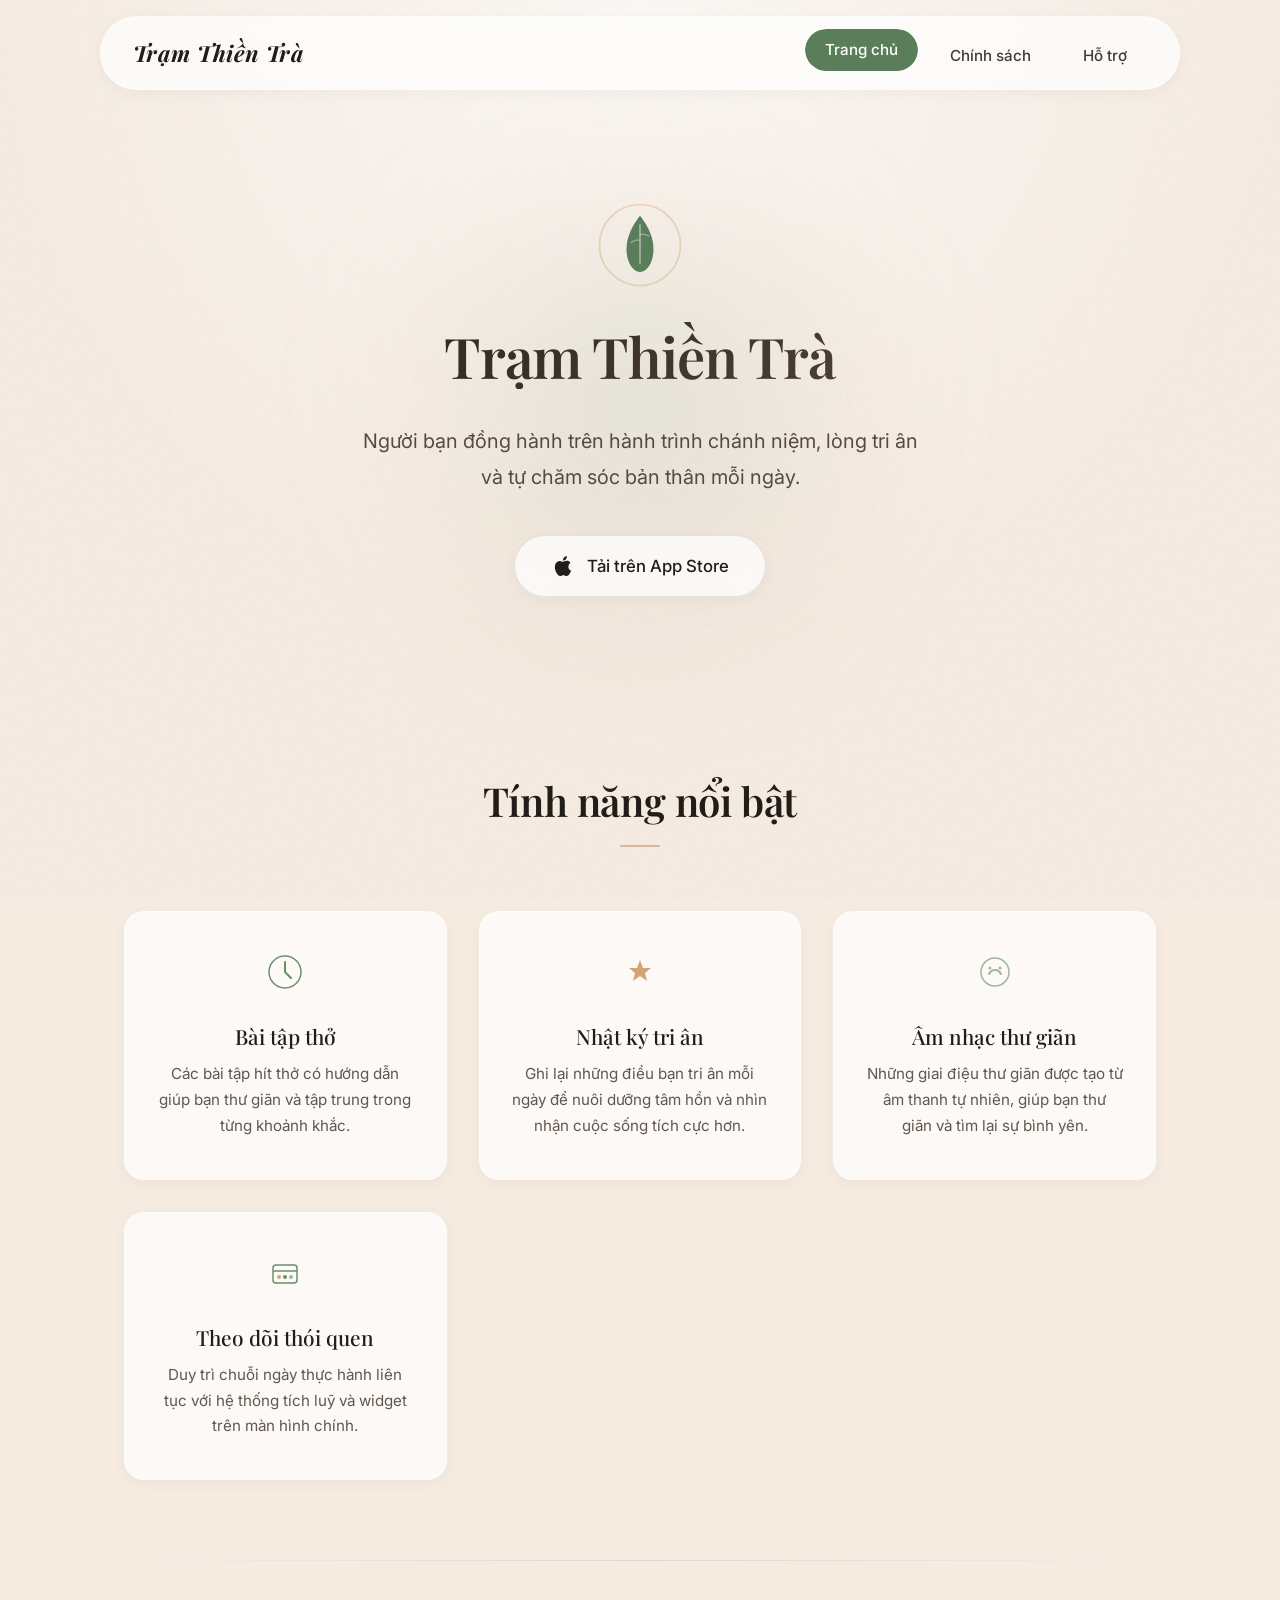
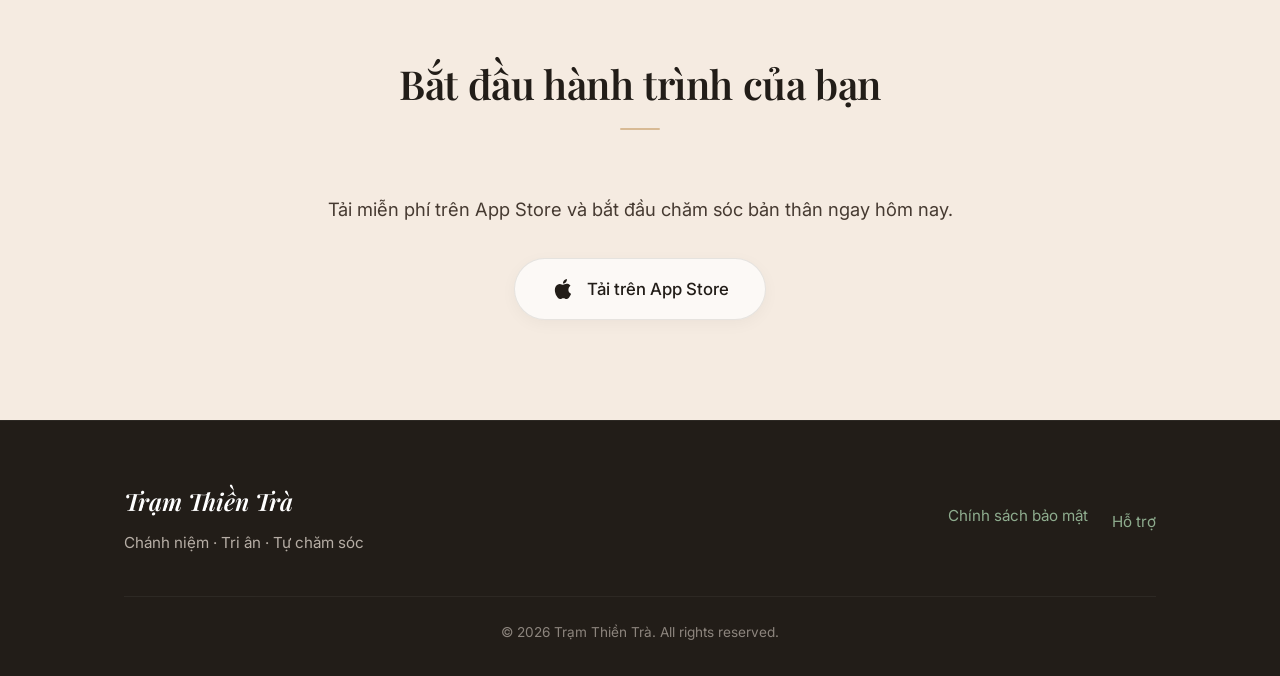
==== index.html @ 4dbd9b0b "first commit" ====
<!DOCTYPE html>
<html lang="vi">
<head>
  <meta charset="UTF-8">
  <meta name="viewport" content="width=device-width, initial-scale=1.0">
  <title>Trạm Thiền Trà — Chánh niệm, Tri ân, Tự chăm sóc</title>
  <meta name="description" content="Trạm Thiền Trà giúp bạn thực hành chánh niệm, ghi nhận lòng tri ân và tự chăm sóc bản thân mỗi ngày. Tải miễn phí trên App Store.">
  <meta property="og:title" content="Trạm Thiền Trà — Chánh niệm, Tri ân, Tự chăm sóc">
  <meta property="og:description" content="Ứng dụng tự chăm sóc bản thân với bài tập thở, nhật ký tri ân, âm nhạc thư giãn và theo dõi thói quen hàng ngày.">
  <meta property="og:type" content="website">
  <meta property="og:locale" content="vi_VN">
  <meta name="apple-itunes-app" content="app-id=YOUR_APP_ID">
  <link rel="icon" type="image/svg+xml" href="assets/favicon.svg">
  <link rel="preconnect" href="https://fonts.googleapis.com">
  <link rel="preconnect" href="https://fonts.gstatic.com" crossorigin>
  <link rel="stylesheet" href="css/style.css">
</head>
<body>

  <!-- Header -->
  <header class="site-header">
    <div class="container">
      <a href="index.html" class="site-logo">Trạm Thiền Trà</a>
      <button class="menu-toggle" aria-label="Menu" onclick="document.querySelector('.site-nav').classList.toggle('is-open')">
        <span></span><span></span><span></span>
      </button>
      <nav>
        <ul class="site-nav">
          <li><a href="index.html" class="active">Trang chủ</a></li>
          <li><a href="privacy.html">Chính sách</a></li>
          <li><a href="support.html">Hỗ trợ</a></li>
        </ul>
      </nav>
    </div>
  </header>

  <main>
    <!-- Hero Section -->
    <section class="hero">
      <div class="hero-bg-blur"></div>
      <div class="container">
        <div class="hero-icon fade-up is-visible">
          <svg viewBox="0 0 80 80" fill="none" xmlns="http://www.w3.org/2000/svg">
            <circle cx="40" cy="40" r="36" stroke="#D4A574" stroke-width="1.5" opacity="0.4"/>
            <path d="M40 14C32 24 28 34 28 44C28 54 33 64 40 64C47 64 52 54 52 44C52 34 48 24 40 14Z" fill="#5A7D5A"/>
            <path d="M40 22V56" stroke="#F5EBE1" stroke-width="1.5" stroke-linecap="round" opacity="0.5"/>
            <path d="M32 38C34 36 38 35 40 36" stroke="#F5EBE1" stroke-width="1.2" stroke-linecap="round" opacity="0.4"/>
            <path d="M48 32C46 31 42 30 40 31" stroke="#F5EBE1" stroke-width="1.2" stroke-linecap="round" opacity="0.4"/>
          </svg>
        </div>
        <h1 class="fade-up delay-100 is-visible">Trạm Thiền Trà</h1>
        <p class="tagline fade-up delay-200 is-visible">Người bạn đồng hành trên hành trình chánh niệm, lòng tri ân và tự chăm sóc bản thân mỗi ngày.</p>
        <a href="#download" class="app-store-btn fade-up delay-300 is-visible">
          <svg viewBox="0 0 24 24" fill="currentColor"><path d="M18.71 19.5c-.83 1.24-1.71 2.45-3.05 2.47-1.34.03-1.77-.79-3.29-.79-1.53 0-2 .77-3.27.82-1.31.05-2.3-1.32-3.14-2.53C4.25 17 2.94 12.45 4.7 9.39c.87-1.52 2.43-2.48 4.12-2.51 1.28-.02 2.5.87 3.29.87.78 0 2.26-1.07 3.8-.91.65.03 2.47.26 3.64 1.98-.09.06-2.17 1.28-2.15 3.81.03 3.02 2.65 4.03 2.68 4.04-.03.07-.42 1.44-1.38 2.83M13 3.5c.73-.83 1.94-1.46 2.94-1.5.13 1.17-.34 2.35-1.04 3.19-.69.85-1.83 1.51-2.95 1.42-.15-1.15.41-2.35 1.05-3.11z"/></svg>
          Tải trên App Store
        </a>
      </div>
    </section>

    <!-- Features Section -->
    <section class="section section--alt" id="features">
      <div class="container">
        <h2 class="section-title fade-up">Tính năng nổi bật</h2>
        <div class="features-grid">
          <div class="feature-card fade-up">
            <span class="feature-icon" aria-hidden="true">
              <svg width="40" height="40" viewBox="0 0 40 40" fill="none" style="margin:0 auto"><circle cx="20" cy="20" r="16" stroke="#6B8F6B" stroke-width="1.5" fill="none"/><path d="M20 10V20L26 26" stroke="#6B8F6B" stroke-width="2" stroke-linecap="round"/></svg>
            </span>
            <h3>Bài tập thở</h3>
            <p>Các bài tập hít thở có hướng dẫn giúp bạn thư giãn và tập trung trong từng khoảnh khắc.</p>
          </div>
          <div class="feature-card fade-up delay-100">
            <span class="feature-icon" aria-hidden="true">
              <svg width="40" height="40" viewBox="0 0 40 40" fill="none" style="margin:0 auto"><path d="M20 8L23 16H31L25 21L27 29L20 24L13 29L15 21L9 16H17Z" fill="#D4A574"/></svg>
            </span>
            <h3>Nhật ký tri ân</h3>
            <p>Ghi lại những điều bạn tri ân mỗi ngày để nuôi dưỡng tâm hồn và nhìn nhận cuộc sống tích cực hơn.</p>
          </div>
          <div class="feature-card fade-up delay-200">
            <span class="feature-icon" aria-hidden="true">
              <svg width="40" height="40" viewBox="0 0 40 40" fill="none" style="margin:0 auto"><circle cx="20" cy="20" r="14" stroke="#9DB89D" stroke-width="1.5" fill="none"/><path d="M14 22C14 22 16 18 20 18C24 18 26 22 26 22" stroke="#9DB89D" stroke-width="2" stroke-linecap="round"/><circle cx="15" cy="16" r="1.5" fill="#9DB89D"/><circle cx="25" cy="16" r="1.5" fill="#9DB89D"/></svg>
            </span>
            <h3>Âm nhạc thư giãn</h3>
            <p>Những giai điệu thư giãn được tạo từ âm thanh tự nhiên, giúp bạn thư giãn và tìm lại sự bình yên.</p>
          </div>
          <div class="feature-card fade-up delay-300">
            <span class="feature-icon" aria-hidden="true">
              <svg width="40" height="40" viewBox="0 0 40 40" fill="none" style="margin:0 auto"><rect x="8" y="12" width="24" height="18" rx="3" stroke="#6B8F6B" stroke-width="1.5" fill="none"/><path d="M8 18H32" stroke="#6B8F6B" stroke-width="1.5"/><circle cx="14" cy="24" r="2" fill="#D4A574"/><circle cx="20" cy="24" r="2" fill="#6B8F6B"/><circle cx="26" cy="24" r="2" fill="#9DB89D"/></svg>
            </span>
            <h3>Theo dõi thói quen</h3>
            <p>Duy trì chuỗi ngày thực hành liên tục với hệ thống tích luỹ và widget trên màn hình chính.</p>
          </div>
        </div>
      </div>
    </section>

    <!-- Download CTA -->
    <section class="section cta-section" id="download">
      <div class="container">
        <h2 class="section-title fade-up">Bắt đầu hành trình của bạn</h2>
        <p class="fade-up delay-100">Tải miễn phí trên App Store và bắt đầu chăm sóc bản thân ngay hôm nay.</p>
        <a href="https://apps.apple.com/app/id_YOUR_APP_ID" class="app-store-btn fade-up delay-200">
          <svg viewBox="0 0 24 24" fill="currentColor"><path d="M18.71 19.5c-.83 1.24-1.71 2.45-3.05 2.47-1.34.03-1.77-.79-3.29-.79-1.53 0-2 .77-3.27.82-1.31.05-2.3-1.32-3.14-2.53C4.25 17 2.94 12.45 4.7 9.39c.87-1.52 2.43-2.48 4.12-2.51 1.28-.02 2.5.87 3.29.87.78 0 2.26-1.07 3.8-.91.65.03 2.47.26 3.64 1.98-.09.06-2.17 1.28-2.15 3.81.03 3.02 2.65 4.03 2.68 4.04-.03.07-.42 1.44-1.38 2.83M13 3.5c.73-.83 1.94-1.46 2.94-1.5.13 1.17-.34 2.35-1.04 3.19-.69.85-1.83 1.51-2.95 1.42-.15-1.15.41-2.35 1.05-3.11z"/></svg>
          Tải trên App Store
        </a>
      </div>
    </section>
  </main>

  <!-- Footer -->
  <footer class="site-footer">
    <div class="container">
      <div class="footer-content">
        <div>
          <div class="footer-brand">Trạm Thiền Trà</div>
          <div class="footer-tagline">Chánh niệm &middot; Tri ân &middot; Tự chăm sóc</div>
        </div>
        <ul class="footer-links">
          <li><a href="privacy.html">Chính sách bảo mật</a></li>
          <li><a href="support.html">Hỗ trợ</a></li>
        </ul>
      </div>
      <div class="footer-bottom">
        &copy; 2026 Trạm Thiền Trà. All rights reserved.
      </div>
    </div>
  </footer>

  <script>
    // Intersection Observer for scroll animations
    document.addEventListener('DOMContentLoaded', () => {
      const observer = new IntersectionObserver((entries) => {
        entries.forEach(entry => {
          if (entry.isIntersecting) {
            entry.target.classList.add('is-visible');
          }
        });
      }, { threshold: 0.1, rootMargin: "0px 0px -50px 0px" });

      document.querySelectorAll('.fade-up:not(.is-visible)').forEach((el) => {
        observer.observe(el);
      });
    });
  </script>
</body>
</html>
---- css/style.css ----
/* ============================================
   Tram Thien Tra — Shared Stylesheet
   Premium Zen Design System
   ============================================ */

@import url('https://fonts.googleapis.com/css2?family=Inter:wght@400;500;600&family=Playfair+Display:ital,wght@0,400;0,600;0,700;1,400&display=swap');

/* --- Custom Properties --- */
:root {
  /* Colors */
  --zen-cream: #F5EBE1; /* Lighter, warmer paper base */
  --zen-cream-dark: #E6DACD;
  --zen-brown: #463A31; /* Soft text color */
  --zen-brown-dark: #221D18; /* Deep ink wash */
  --zen-sage: #5A7D5A;
  --zen-sage-light: #8EAC8E;
  --zen-gold: #C59A63;
  --zen-white: #FFFFFF;
  
  /* Typography */
  --font-heading: 'Playfair Display', serif;
  --font-body: 'Inter', sans-serif;

  /* Structure */
  --max-width: 1080px;
  --nav-height: 72px;
  --radius: 20px;
  --radius-sm: 12px;
  
  /* Shadows & Glass */
  --shadow-sm: 0 4px 16px rgba(34, 29, 24, 0.04);
  --shadow-md: 0 10px 40px rgba(34, 29, 24, 0.08);
  --shadow-hover: 0 20px 60px rgba(34, 29, 24, 0.12);
  --glass-bg: rgba(255, 255, 255, 0.7);
  --glass-border: 1px solid rgba(255, 255, 255, 0.5);
  
  --transition: 0.4s cubic-bezier(0.16, 1, 0.3, 1);
  --transition-slow: 0.8s cubic-bezier(0.16, 1, 0.3, 1);
}

/* --- Reset & Base --- */
*, *::before, *::after {
  box-sizing: border-box;
  margin: 0;
  padding: 0;
}

html {
  scroll-behavior: smooth;
  -webkit-text-size-adjust: 100%;
}

body {
  font-family: var(--font-body);
  font-size: 16px;
  line-height: 1.7;
  color: var(--zen-brown);
  background-color: var(--zen-cream);
  /* Subtle noise/paper texture */
  background-image: 
    radial-gradient(circle at 50% 0%, rgba(255,255,255,0.6) 0%, transparent 60%),
    url("data:image/svg+xml,%3Csvg viewBox='0 0 200 200' xmlns='http://www.w3.org/2000/svg'%3E%3Cfilter id='noiseFilter'%3E%3CfeTurbulence type='fractalNoise' baseFrequency='0.8' numOctaves='3' stitchTiles='stitch'/%3E%3C/filter%3E%3Crect width='100%25' height='100%25' filter='url(%23noiseFilter)' opacity='0.04'/%3E%3C/svg%3E");
  background-attachment: fixed;
  min-height: 100vh;
  display: flex;
  flex-direction: column;
  overflow-x: hidden;
}

img, svg {
  display: block;
  max-width: 100%;
}

a {
  color: var(--zen-sage);
  text-decoration: none;
  transition: color var(--transition);
}

a:hover {
  color: var(--zen-sage-light);
}

h1, h2, h3, h4 {
  font-family: var(--font-heading);
  color: var(--zen-brown-dark);
  line-height: 1.2;
  font-weight: 600;
}

h1 { font-size: 3.5rem; letter-spacing: -0.02em; margin-bottom: 0.6em; }
h2 { font-size: 2.2rem; letter-spacing: -0.01em; margin-bottom: 0.5em; }
h3 { font-size: 1.4rem; font-weight: 500; margin-bottom: 0.4em; }

p + p { margin-top: 1.2em; }
ul, ol { padding-left: 1.5em; }
li + li { margin-top: 0.4em; }

/* --- Utility & Animations --- */
.container {
  width: 100%;
  max-width: var(--max-width);
  margin: 0 auto;
  padding: 0 24px;
}

.text-center { text-align: center; }

.sr-only {
  position: absolute; width: 1px; height: 1px; padding: 0; margin: -1px;
  overflow: hidden; clip: rect(0, 0, 0, 0); border: 0;
}

/* Scroll Animations */
.fade-up {
  opacity: 0;
  transform: translateY(30px);
  transition: opacity var(--transition-slow), transform var(--transition-slow);
}

.fade-up.is-visible {
  opacity: 1;
  transform: translateY(0);
}

.delay-100 { transition-delay: 100ms; }
.delay-200 { transition-delay: 200ms; }
.delay-300 { transition-delay: 300ms; }

/* --- Header & Navigation (Glassmorphism) --- */
.site-header {
  position: fixed;
  top: 16px;
  left: 50%;
  transform: translateX(-50%);
  width: calc(100% - 32px);
  max-width: var(--max-width);
  z-index: 100;
  background: var(--glass-bg);
  backdrop-filter: blur(16px);
  -webkit-backdrop-filter: blur(16px);
  border: var(--glass-border);
  border-radius: 100px;
  box-shadow: var(--shadow-sm);
  transition: padding var(--transition), box-shadow var(--transition);
}

.site-header .container {
  display: flex;
  align-items: center;
  justify-content: space-between;
  height: var(--nav-height);
  padding: 0 32px;
}

.site-logo {
  font-family: var(--font-heading);
  font-size: 1.4rem;
  color: var(--zen-brown-dark);
  font-weight: 700;
  letter-spacing: 0.02em;
  font-style: italic;
}

.site-nav {
  display: flex;
  gap: 12px;
  list-style: none;
}

.site-nav a {
  display: block;
  padding: 8px 20px;
  border-radius: 100px;
  font-size: 0.95rem;
  font-weight: 500;
  color: var(--zen-brown);
  position: relative;
  overflow: hidden;
}

.site-nav a::before {
  content: '';
  position: absolute;
  top: 0; left: 0; right: 0; bottom: 0;
  background: var(--zen-sage);
  border-radius: 100px;
  opacity: 0;
  transform: scale(0.8);
  transition: opacity var(--transition), transform var(--transition);
  z-index: -1;
}

.site-nav a:hover {
  color: var(--zen-sage);
}

.site-nav a.active {
  color: var(--zen-white);
}

.site-nav a.active::before {
  opacity: 1;
  transform: scale(1);
}

.menu-toggle {
  display: none;
  background: none; border: none; cursor: pointer;
  padding: 8px; color: var(--zen-brown-dark);
}

.menu-toggle span {
  display: block; width: 24px; height: 2px; background: currentColor;
  margin: 5px 0; border-radius: 2px; transition: var(--transition);
}

/* --- Main Content --- */
main {
  flex: 1;
  padding-top: 120px; /* Offset for fixed header */
}

/* --- Hero Section --- */
.hero {
  padding: 80px 0 100px;
  text-align: center;
  position: relative;
}

.hero-bg-blur {
  position: absolute;
  top: 50%; left: 50%;
  transform: translate(-50%, -50%);
  width: 600px; height: 600px;
  background: radial-gradient(circle, rgba(107, 143, 107, 0.15) 0%, rgba(212, 165, 116, 0.05) 50%, transparent 70%);
  filter: blur(60px);
  z-index: -1;
  animation: pulse 10s ease-in-out infinite alternate;
}

@keyframes pulse {
  0% { transform: translate(-50%, -50%) scale(1); opacity: 0.8; }
  100% { transform: translate(-50%, -50%) scale(1.1); opacity: 1; }
}

.hero-icon {
  width: 90px; height: 90px;
  margin: 0 auto 32px;
  display: flex; align-items: center; justify-content: center;
  animation: float 6s ease-in-out infinite;
}

@keyframes float {
  0% { transform: translateY(0px); }
  50% { transform: translateY(-10px); }
  100% { transform: translateY(0px); }
}

.hero h1 {
  background: linear-gradient(135deg, var(--zen-brown-dark) 0%, #5A4C40 100%);
  -webkit-background-clip: text;
  -webkit-text-fill-color: transparent;
  background-clip: text;
}

.hero .tagline {
  font-size: 1.25rem;
  color: var(--zen-brown);
  opacity: 0.9;
  max-width: 580px;
  margin: 0 auto 40px;
  line-height: 1.8;
  font-weight: 400;
}

/* --- Premium App Store Button --- */
.app-store-btn {
  display: inline-flex;
  align-items: center;
  gap: 12px;
  background: var(--glass-bg);
  backdrop-filter: blur(10px);
  -webkit-backdrop-filter: blur(10px);
  border: 1px solid rgba(34, 29, 24, 0.1);
  color: var(--zen-brown-dark);
  padding: 16px 36px;
  border-radius: 100px;
  font-size: 1.05rem;
  font-weight: 500;
  cursor: pointer;
  transition: all var(--transition);
  text-decoration: none;
  box-shadow: var(--shadow-sm);
  position: relative;
  overflow: hidden;
}

.app-store-btn::after {
  content: '';
  position: absolute;
  top: 0; left: -100%; width: 100%; height: 100%;
  background: linear-gradient(90deg, transparent, rgba(255,255,255,0.4), transparent);
  transition: left 0.6s ease;
}

.app-store-btn:hover {
  background: var(--zen-brown-dark);
  color: var(--zen-white);
  border-color: var(--zen-brown-dark);
  transform: translateY(-3px);
  box-shadow: var(--shadow-md);
}

.app-store-btn:hover::after {
  left: 100%;
}

.app-store-btn svg { width: 24px; height: 24px; flex-shrink: 0; }

/* --- Sections --- */
.section { padding: 80px 0; }

.section-title {
  text-align: center;
  margin-bottom: 64px;
  position: relative;
  font-size: 2.5rem;
}

.section-title::after {
  content: "";
  display: block;
  width: 40px;
  height: 2px;
  background: var(--zen-gold);
  margin: 20px auto 0;
  border-radius: 2px;
  opacity: 0.6;
}

/* --- Feature Cards (Glass Panels) --- */
.features-grid {
  display: grid;
  grid-template-columns: repeat(auto-fit, minmax(240px, 1fr));
  gap: 32px;
}

.feature-card {
  background: var(--glass-bg);
  backdrop-filter: blur(20px);
  -webkit-backdrop-filter: blur(20px);
  border: var(--glass-border);
  border-radius: var(--radius);
  padding: 40px 32px;
  text-align: center;
  box-shadow: var(--shadow-sm);
  transition: all var(--transition);
  position: relative;
  overflow: hidden;
}

.feature-card::before {
  content: '';
  position: absolute;
  top: 0; left: 0; width: 100%; height: 4px;
  background: linear-gradient(90deg, transparent, var(--zen-sage), transparent);
  opacity: 0;
  transition: opacity var(--transition);
}

.feature-card:hover {
  transform: translateY(-8px);
  box-shadow: var(--shadow-hover);
  background: rgba(255, 255, 255, 0.9);
}

.feature-card:hover::before {
  opacity: 1;
}

.feature-icon {
  font-size: 2.2rem;
  margin-bottom: 24px;
  display: block;
  height: 48px;
  transition: transform var(--transition);
}

.feature-card:hover .feature-icon {
  transform: scale(1.1);
}

.feature-card h3 {
  font-size: 1.3rem;
  margin-bottom: 12px;
  color: var(--zen-brown-dark);
}

.feature-card p {
  font-size: 0.95rem;
  color: var(--zen-brown);
  opacity: 0.85;
  line-height: 1.7;
}

/* --- Call to Action Section --- */
.cta-section {
  text-align: center;
  padding: 100px 0;
  position: relative;
}

.cta-section::before {
  content: '';
  position: absolute;
  top: 0; left: 50%; transform: translateX(-50%);
  width: 80%; height: 1px;
  background: linear-gradient(90deg, transparent, rgba(34, 29, 24, 0.1), transparent);
}

.cta-section p {
  margin-bottom: 32px;
  font-size: 1.15rem;
  opacity: 0.9;
}

/* --- Content Pages (Privacy, Support) --- */
.page-header {
  padding: 60px 0 40px;
  text-align: center;
  border-bottom: 1px solid rgba(34, 29, 24, 0.05);
}

.page-header p {
  margin-top: 12px; opacity: 0.7; font-size: 1.05rem;
}

.content-section { padding: 60px 0; }

.content-body {
  max-width: 760px;
  margin: 0 auto;
  background: var(--glass-bg);
  backdrop-filter: blur(10px);
  border: var(--glass-border);
  padding: 48px;
  border-radius: var(--radius);
  box-shadow: var(--shadow-sm);
}

.content-body h2 {
  margin-top: 48px;
  padding-top: 32px;
  border-top: 1px solid rgba(34, 29, 24, 0.05);
  font-size: 1.8rem;
}

.content-body h2:first-child { margin-top: 0; padding-top: 0; border-top: none; }
.content-body h3 { margin-top: 32px; font-size: 1.3rem; color: var(--zen-sage); font-family: var(--font-body); font-weight: 600; }

.highlight-box {
  background: rgba(255, 255, 255, 0.6);
  border-left: 4px solid var(--zen-sage);
  padding: 24px 32px;
  border-radius: 0 var(--radius-sm) var(--radius-sm) 0;
  margin: 32px 0;
  box-shadow: 0 2px 10px rgba(0,0,0,0.02);
}

.not-collect-box {
  border-left-color: var(--zen-gold);
}

/* Contact & FAQ */
.contact-card {
  background: var(--glass-bg);
  backdrop-filter: blur(10px);
  border: var(--glass-border);
  border-radius: var(--radius);
  padding: 40px;
  box-shadow: var(--shadow-sm);
  text-align: center;
  max-width: 500px;
  margin: 0 auto 60px;
}

.faq-section { max-width: 760px; margin: 0 auto; }
.faq-item {
  background: var(--glass-bg);
  backdrop-filter: blur(10px);
  border-radius: var(--radius-sm);
  margin-bottom: 16px;
  border: var(--glass-border);
  overflow: hidden;
  transition: all var(--transition);
}
.faq-item:hover { box-shadow: var(--shadow-sm); }
.faq-item[open] { background: var(--zen-white); box-shadow: var(--shadow-md); border-color: transparent; }

.faq-item summary {
  padding: 20px 48px 20px 24px;
  cursor: pointer;
  font-weight: 500;
  font-size: 1.05rem;
  color: var(--zen-brown-dark);
  position: relative;
  list-style: none;
}
.faq-item summary::-webkit-details-marker { display: none; }
.faq-item summary::after {
  content: "+"; position: absolute; right: 24px; top: 50%; transform: translateY(-50%);
  font-size: 1.4rem; font-weight: 300; color: var(--zen-sage);
}
.faq-item[open] summary::after { content: "-"; }
.faq-answer { padding: 0 24px 24px; font-size: 1rem; opacity: 0.9; }

/* --- Footer --- */
.site-footer {
  background: var(--zen-brown-dark);
  color: var(--zen-cream);
  padding: 60px 0 32px;
  margin-top: auto;
  border-top: 1px solid rgba(255, 255, 255, 0.05);
}

.footer-content {
  display: flex; flex-wrap: wrap; justify-content: space-between;
  align-items: center; gap: 32px; margin-bottom: 40px;
}

.footer-brand {
  font-family: var(--font-heading);
  font-size: 1.5rem; font-style: italic;
  font-weight: 600; color: var(--zen-white);
  margin-bottom: 8px;
}

.footer-tagline { font-size: 0.95rem; opacity: 0.7; }
.footer-links { display: flex; gap: 24px; list-style: none; }
.footer-links a { color: var(--zen-sage-light); font-size: 0.95rem; }
.footer-links a:hover { color: var(--zen-white); }
.footer-bottom {
  border-top: 1px solid rgba(255, 255, 255, 0.1);
  padding-top: 24px; text-align: center; font-size: 0.85rem; opacity: 0.5;
}

/* --- Responsive --- */
@media (max-width: 768px) {
  h1 { font-size: 2.6rem; }
  h2 { font-size: 1.8rem; }
  
  .site-header { width: 100%; top: 0; border-radius: 0; border-top: none; border-left: none; border-right: none; }
  main { padding-top: 90px; }
  
  .menu-toggle { display: block; }
  .site-nav {
    display: none; position: absolute; top: 100%; left: 0; right: 0;
    background: rgba(255, 255, 255, 0.95); backdrop-filter: blur(20px);
    flex-direction: column; padding: 20px;
    border-bottom: 1px solid rgba(0,0,0,0.05); box-shadow: var(--shadow-md);
  }
  .site-nav.is-open { display: flex; }
  .site-nav a { padding: 12px 20px; border-radius: var(--radius-sm); }
  
  .hero { padding: 60px 0 80px; }
  .features-grid { grid-template-columns: repeat(2, 1fr); }
  .footer-content { flex-direction: column; text-align: center; }
  .content-body { padding: 32px 24px; }
}

@media (max-width: 480px) {
  h1 { font-size: 2.2rem; }
  .hero-icon { width: 70px; height: 70px; }
  .features-grid { grid-template-columns: 1fr; }
  .app-store-btn { width: 100%; justify-content: center; }
}
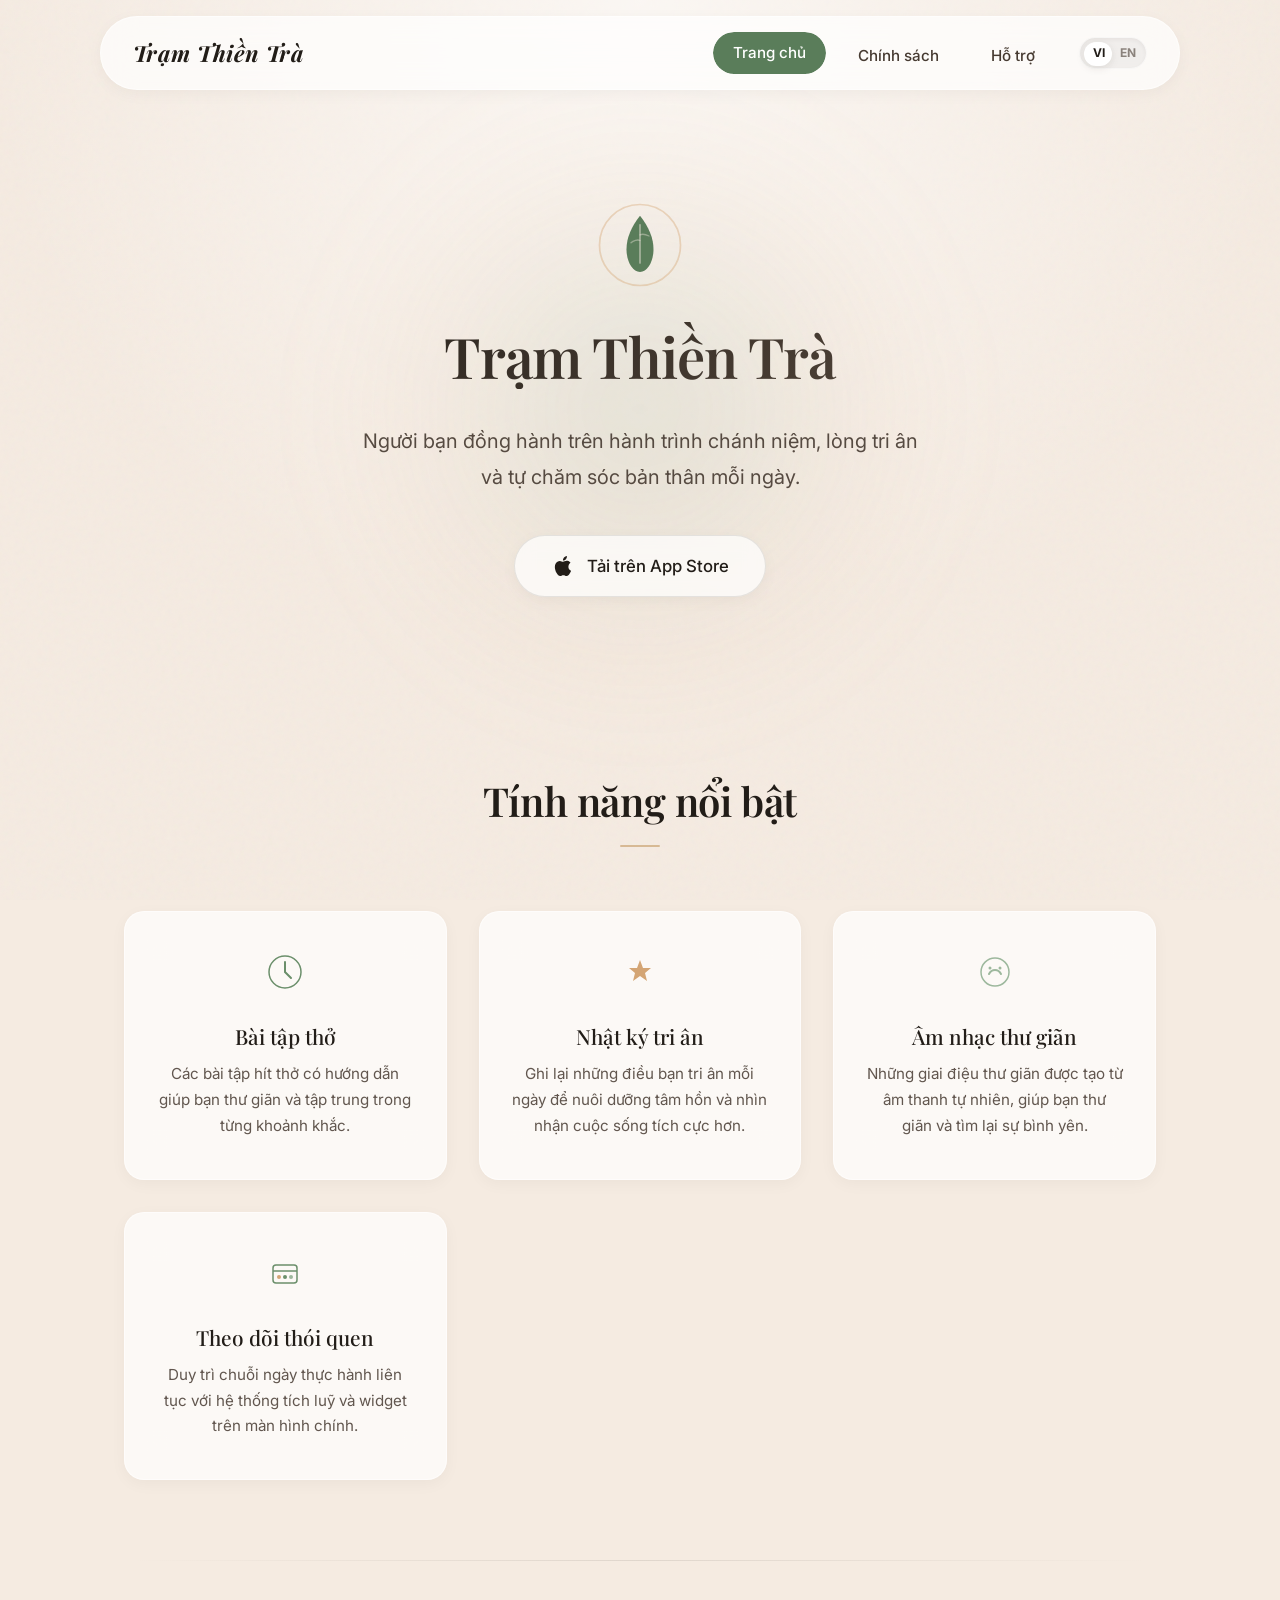
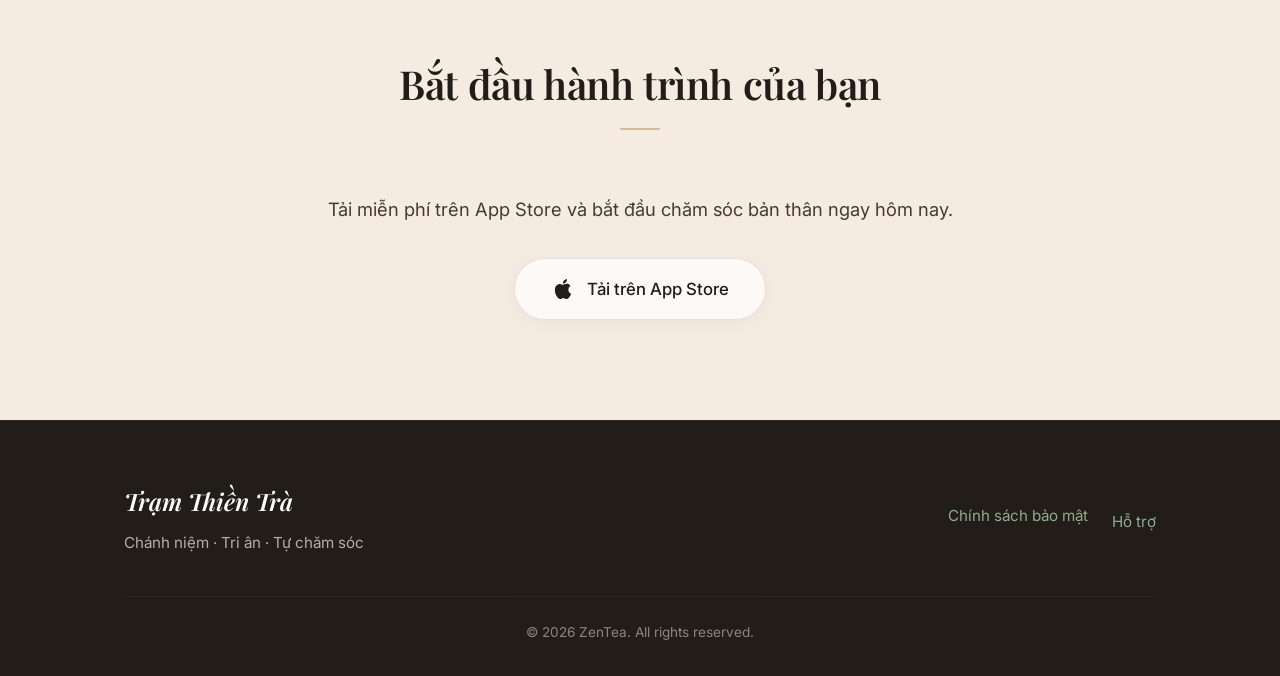
==== commit a135e129: "update leanguage" ====
--- a/index.html
+++ b/index.html
@@ -20,17 +20,30 @@
   <!-- Header -->
   <header class="site-header">
     <div class="container">
-      <a href="index.html" class="site-logo">Trạm Thiền Trà</a>
-      <button class="menu-toggle" aria-label="Menu" onclick="document.querySelector('.site-nav').classList.toggle('is-open')">
-        <span></span><span></span><span></span>
-      </button>
-      <nav>
-        <ul class="site-nav">
-          <li><a href="index.html" class="active">Trang chủ</a></li>
-          <li><a href="privacy.html">Chính sách</a></li>
-          <li><a href="support.html">Hỗ trợ</a></li>
-        </ul>
-      </nav>
+      <a href="index.html" class="site-logo">
+        <span class="lang-vi">Trạm Thiền Trà</span>
+        <span class="lang-en">ZenTea</span>
+      </a>
+      
+      <div class="header-actions">
+        <nav>
+          <ul class="site-nav">
+            <li><a href="index.html" class="active"><span class="lang-vi">Trang chủ</span><span class="lang-en">Home</span></a></li>
+            <li><a href="privacy.html"><span class="lang-vi">Chính sách</span><span class="lang-en">Privacy</span></a></li>
+            <li><a href="support.html"><span class="lang-vi">Hỗ trợ</span><span class="lang-en">Support</span></a></li>
+          </ul>
+        </nav>
+        
+        <div class="lang-switch-btn" id="langSwitcher" title="Switch Language">
+          <div class="lang-switch-slider"></div>
+          <div class="lang-text vi">VI</div>
+          <div class="lang-text en">EN</div>
+        </div>
+
+        <button class="menu-toggle" aria-label="Menu" onclick="document.querySelector('.site-nav').classList.toggle('is-open')">
+          <span></span><span></span><span></span>
+        </button>
+      </div>
     </div>
   </header>
 
@@ -48,11 +61,18 @@
             <path d="M48 32C46 31 42 30 40 31" stroke="#F5EBE1" stroke-width="1.2" stroke-linecap="round" opacity="0.4"/>
           </svg>
         </div>
-        <h1 class="fade-up delay-100 is-visible">Trạm Thiền Trà</h1>
-        <p class="tagline fade-up delay-200 is-visible">Người bạn đồng hành trên hành trình chánh niệm, lòng tri ân và tự chăm sóc bản thân mỗi ngày.</p>
+        <h1 class="fade-up delay-100 is-visible">
+          <span class="lang-vi">Trạm Thiền Trà</span>
+          <span class="lang-en">ZenTea Station</span>
+        </h1>
+        <p class="tagline fade-up delay-200 is-visible">
+          <span class="lang-vi">Người bạn đồng hành trên hành trình chánh niệm, lòng tri ân và tự chăm sóc bản thân mỗi ngày.</span>
+          <span class="lang-en">Your companion on the journey of mindfulness, gratitude, and daily self-care.</span>
+        </p>
         <a href="#download" class="app-store-btn fade-up delay-300 is-visible">
           <svg viewBox="0 0 24 24" fill="currentColor"><path d="M18.71 19.5c-.83 1.24-1.71 2.45-3.05 2.47-1.34.03-1.77-.79-3.29-.79-1.53 0-2 .77-3.27.82-1.31.05-2.3-1.32-3.14-2.53C4.25 17 2.94 12.45 4.7 9.39c.87-1.52 2.43-2.48 4.12-2.51 1.28-.02 2.5.87 3.29.87.78 0 2.26-1.07 3.8-.91.65.03 2.47.26 3.64 1.98-.09.06-2.17 1.28-2.15 3.81.03 3.02 2.65 4.03 2.68 4.04-.03.07-.42 1.44-1.38 2.83M13 3.5c.73-.83 1.94-1.46 2.94-1.5.13 1.17-.34 2.35-1.04 3.19-.69.85-1.83 1.51-2.95 1.42-.15-1.15.41-2.35 1.05-3.11z"/></svg>
-          Tải trên App Store
+          <span class="lang-vi">Tải trên App Store</span>
+          <span class="lang-en">Download on the App Store</span>
         </a>
       </div>
     </section>
@@ -60,35 +80,62 @@
     <!-- Features Section -->
     <section class="section section--alt" id="features">
       <div class="container">
-        <h2 class="section-title fade-up">Tính năng nổi bật</h2>
+        <h2 class="section-title fade-up">
+          <span class="lang-vi">Tính năng nổi bật</span>
+          <span class="lang-en">Key Features</span>
+        </h2>
         <div class="features-grid">
           <div class="feature-card fade-up">
             <span class="feature-icon" aria-hidden="true">
               <svg width="40" height="40" viewBox="0 0 40 40" fill="none" style="margin:0 auto"><circle cx="20" cy="20" r="16" stroke="#6B8F6B" stroke-width="1.5" fill="none"/><path d="M20 10V20L26 26" stroke="#6B8F6B" stroke-width="2" stroke-linecap="round"/></svg>
             </span>
-            <h3>Bài tập thở</h3>
-            <p>Các bài tập hít thở có hướng dẫn giúp bạn thư giãn và tập trung trong từng khoảnh khắc.</p>
+            <h3>
+              <span class="lang-vi">Bài tập thở</span>
+              <span class="lang-en">Breathing Exercises</span>
+            </h3>
+            <p>
+              <span class="lang-vi">Các bài tập hít thở có hướng dẫn giúp bạn thư giãn và tập trung trong từng khoảnh khắc.</span>
+              <span class="lang-en">Guided breathing exercises to help you relax and stay focused in the present moment.</span>
+            </p>
           </div>
           <div class="feature-card fade-up delay-100">
             <span class="feature-icon" aria-hidden="true">
               <svg width="40" height="40" viewBox="0 0 40 40" fill="none" style="margin:0 auto"><path d="M20 8L23 16H31L25 21L27 29L20 24L13 29L15 21L9 16H17Z" fill="#D4A574"/></svg>
             </span>
-            <h3>Nhật ký tri ân</h3>
-            <p>Ghi lại những điều bạn tri ân mỗi ngày để nuôi dưỡng tâm hồn và nhìn nhận cuộc sống tích cực hơn.</p>
+            <h3>
+              <span class="lang-vi">Nhật ký tri ân</span>
+              <span class="lang-en">Gratitude Journal</span>
+            </h3>
+            <p>
+              <span class="lang-vi">Ghi lại những điều bạn tri ân mỗi ngày để nuôi dưỡng tâm hồn và nhìn nhận cuộc sống tích cực hơn.</span>
+              <span class="lang-en">Record things you are grateful for each day to nurture your soul and foster a positive outlook on life.</span>
+            </p>
           </div>
           <div class="feature-card fade-up delay-200">
             <span class="feature-icon" aria-hidden="true">
               <svg width="40" height="40" viewBox="0 0 40 40" fill="none" style="margin:0 auto"><circle cx="20" cy="20" r="14" stroke="#9DB89D" stroke-width="1.5" fill="none"/><path d="M14 22C14 22 16 18 20 18C24 18 26 22 26 22" stroke="#9DB89D" stroke-width="2" stroke-linecap="round"/><circle cx="15" cy="16" r="1.5" fill="#9DB89D"/><circle cx="25" cy="16" r="1.5" fill="#9DB89D"/></svg>
             </span>
-            <h3>Âm nhạc thư giãn</h3>
-            <p>Những giai điệu thư giãn được tạo từ âm thanh tự nhiên, giúp bạn thư giãn và tìm lại sự bình yên.</p>
+            <h3>
+              <span class="lang-vi">Âm nhạc thư giãn</span>
+              <span class="lang-en">Relaxation Music</span>
+            </h3>
+            <p>
+              <span class="lang-vi">Những giai điệu thư giãn được tạo từ âm thanh tự nhiên, giúp bạn thư giãn và tìm lại sự bình yên.</span>
+              <span class="lang-en">Relaxing melodies generated from natural sounds to help you unwind and find inner peace.</span>
+            </p>
           </div>
           <div class="feature-card fade-up delay-300">
             <span class="feature-icon" aria-hidden="true">
               <svg width="40" height="40" viewBox="0 0 40 40" fill="none" style="margin:0 auto"><rect x="8" y="12" width="24" height="18" rx="3" stroke="#6B8F6B" stroke-width="1.5" fill="none"/><path d="M8 18H32" stroke="#6B8F6B" stroke-width="1.5"/><circle cx="14" cy="24" r="2" fill="#D4A574"/><circle cx="20" cy="24" r="2" fill="#6B8F6B"/><circle cx="26" cy="24" r="2" fill="#9DB89D"/></svg>
             </span>
-            <h3>Theo dõi thói quen</h3>
-            <p>Duy trì chuỗi ngày thực hành liên tục với hệ thống tích luỹ và widget trên màn hình chính.</p>
+            <h3>
+              <span class="lang-vi">Theo dõi thói quen</span>
+              <span class="lang-en">Habit Tracking</span>
+            </h3>
+            <p>
+              <span class="lang-vi">Duy trì chuỗi ngày thực hành liên tục với hệ thống tích luỹ và widget trên màn hình chính.</span>
+              <span class="lang-en">Maintain your continuous practice with the accumulation system and home screen widgets.</span>
+            </p>
           </div>
         </div>
       </div>
@@ -97,11 +144,18 @@
     <!-- Download CTA -->
     <section class="section cta-section" id="download">
       <div class="container">
-        <h2 class="section-title fade-up">Bắt đầu hành trình của bạn</h2>
-        <p class="fade-up delay-100">Tải miễn phí trên App Store và bắt đầu chăm sóc bản thân ngay hôm nay.</p>
+        <h2 class="section-title fade-up">
+          <span class="lang-vi">Bắt đầu hành trình của bạn</span>
+          <span class="lang-en">Start Your Journey</span>
+        </h2>
+        <p class="fade-up delay-100">
+          <span class="lang-vi">Tải miễn phí trên App Store và bắt đầu chăm sóc bản thân ngay hôm nay.</span>
+          <span class="lang-en">Download for free on the App Store and start caring for yourself today.</span>
+        </p>
         <a href="https://apps.apple.com/app/id_YOUR_APP_ID" class="app-store-btn fade-up delay-200">
           <svg viewBox="0 0 24 24" fill="currentColor"><path d="M18.71 19.5c-.83 1.24-1.71 2.45-3.05 2.47-1.34.03-1.77-.79-3.29-.79-1.53 0-2 .77-3.27.82-1.31.05-2.3-1.32-3.14-2.53C4.25 17 2.94 12.45 4.7 9.39c.87-1.52 2.43-2.48 4.12-2.51 1.28-.02 2.5.87 3.29.87.78 0 2.26-1.07 3.8-.91.65.03 2.47.26 3.64 1.98-.09.06-2.17 1.28-2.15 3.81.03 3.02 2.65 4.03 2.68 4.04-.03.07-.42 1.44-1.38 2.83M13 3.5c.73-.83 1.94-1.46 2.94-1.5.13 1.17-.34 2.35-1.04 3.19-.69.85-1.83 1.51-2.95 1.42-.15-1.15.41-2.35 1.05-3.11z"/></svg>
-          Tải trên App Store
+          <span class="lang-vi">Tải trên App Store</span>
+          <span class="lang-en">Download on App Store</span>
         </a>
       </div>
     </section>
@@ -112,21 +166,56 @@
     <div class="container">
       <div class="footer-content">
         <div>
-          <div class="footer-brand">Trạm Thiền Trà</div>
-          <div class="footer-tagline">Chánh niệm &middot; Tri ân &middot; Tự chăm sóc</div>
+          <div class="footer-brand">
+            <span class="lang-vi">Trạm Thiền Trà</span>
+            <span class="lang-en">ZenTea</span>
+          </div>
+          <div class="footer-tagline">
+            <span class="lang-vi">Chánh niệm &middot; Tri ân &middot; Tự chăm sóc</span>
+            <span class="lang-en">Mindfulness &middot; Gratitude &middot; Self-care</span>
+          </div>
         </div>
         <ul class="footer-links">
-          <li><a href="privacy.html">Chính sách bảo mật</a></li>
-          <li><a href="support.html">Hỗ trợ</a></li>
+          <li><a href="privacy.html">
+            <span class="lang-vi">Chính sách bảo mật</span>
+            <span class="lang-en">Privacy Policy</span>
+          </a></li>
+          <li><a href="support.html">
+            <span class="lang-vi">Hỗ trợ</span>
+            <span class="lang-en">Support</span>
+          </a></li>
         </ul>
       </div>
       <div class="footer-bottom">
-        &copy; 2026 Trạm Thiền Trà. All rights reserved.
+        &copy; 2026 ZenTea. All rights reserved.
       </div>
     </div>
   </footer>
 
   <script>
+    // Internationalization Script
+    const langSwitcher = document.getElementById('langSwitcher');
+    
+    function setLanguage(lang) {
+      if (lang === 'en') {
+        document.body.classList.add('en-mode');
+        document.documentElement.lang = 'en';
+      } else {
+        document.body.classList.remove('en-mode');
+        document.documentElement.lang = 'vi';
+      }
+      localStorage.setItem('zentea_lang', lang);
+    }
+
+    // Initialize from local storage
+    const savedLang = localStorage.getItem('zentea_lang') || 'vi';
+    setLanguage(savedLang);
+
+    langSwitcher.addEventListener('click', () => {
+      const isEn = document.body.classList.contains('en-mode');
+      setLanguage(isEn ? 'vi' : 'en');
+    });
+
     // Intersection Observer for scroll animations
     document.addEventListener('DOMContentLoaded', () => {
       const observer = new IntersectionObserver((entries) => {
--- a/css/style.css
+++ b/css/style.css
@@ -167,7 +167,68 @@
   display: flex;
   gap: 12px;
   list-style: none;
-}
+  align-items: center;
+}
+
+.header-actions {
+  display: flex;
+  align-items: center;
+  gap: 24px;
+}
+
+.lang-switch-btn {
+  background: rgba(34, 29, 24, 0.05);
+  border: 1px solid rgba(255, 255, 255, 0.5);
+  border-radius: 100px;
+  padding: 4px;
+  display: flex;
+  align-items: center;
+  cursor: pointer;
+  position: relative;
+  width: 68px;
+  height: 32px;
+  box-shadow: inset 0 2px 4px rgba(34, 29, 24, 0.05);
+  transition: var(--transition);
+  user-select: none;
+  -webkit-tap-highlight-color: transparent;
+}
+
+.lang-switch-btn .lang-text {
+  flex: 1;
+  text-align: center;
+  font-size: 0.75rem;
+  font-weight: 700;
+  color: var(--zen-brown);
+  opacity: 0.6;
+  z-index: 2;
+  transition: all var(--transition);
+}
+
+.lang-switch-slider {
+  position: absolute;
+  top: 4px; left: 4px;
+  width: 28px; height: 24px;
+  background: var(--zen-white);
+  border-radius: 100px;
+  box-shadow: 0 2px 8px rgba(34, 29, 24, 0.1);
+  z-index: 1;
+  transition: transform 0.3s cubic-bezier(0.4, 0, 0.2, 1);
+}
+
+body.en-mode .lang-switch-slider { transform: translateX(32px); }
+body.en-mode .lang-switch-btn .lang-text.en { opacity: 1; color: var(--zen-brown-dark); }
+body:not(.en-mode) .lang-switch-btn .lang-text.vi { opacity: 1; color: var(--zen-brown-dark); }
+
+/* --- Internationalization (i18n) Logic --- */
+.lang-vi { display: inherit; }
+.lang-en { display: none !important; }
+body.en-mode .lang-vi { display: none !important; }
+body.en-mode .lang-en { display: inherit !important; }
+
+span.lang-vi, a.lang-vi, strong.lang-vi { display: inline; }
+span.lang-en, a.lang-en, strong.lang-en { display: none !important; }
+body.en-mode span.lang-vi, body.en-mode a.lang-vi, body.en-mode strong.lang-vi { display: none !important; }
+body.en-mode span.lang-en, body.en-mode a.lang-en, body.en-mode strong.lang-en { display: inline !important; }
 
 .site-nav a {
   display: block;
@@ -558,9 +619,10 @@
   .site-nav {
     display: none; position: absolute; top: 100%; left: 0; right: 0;
     background: rgba(255, 255, 255, 0.95); backdrop-filter: blur(20px);
-    flex-direction: column; padding: 20px;
+    flex-direction: column; padding: 20px; align-items: stretch;
     border-bottom: 1px solid rgba(0,0,0,0.05); box-shadow: var(--shadow-md);
   }
+  .header-actions { margin-top: 16px; justify-content: center; }
   .site-nav.is-open { display: flex; }
   .site-nav a { padding: 12px 20px; border-radius: var(--radius-sm); }
   
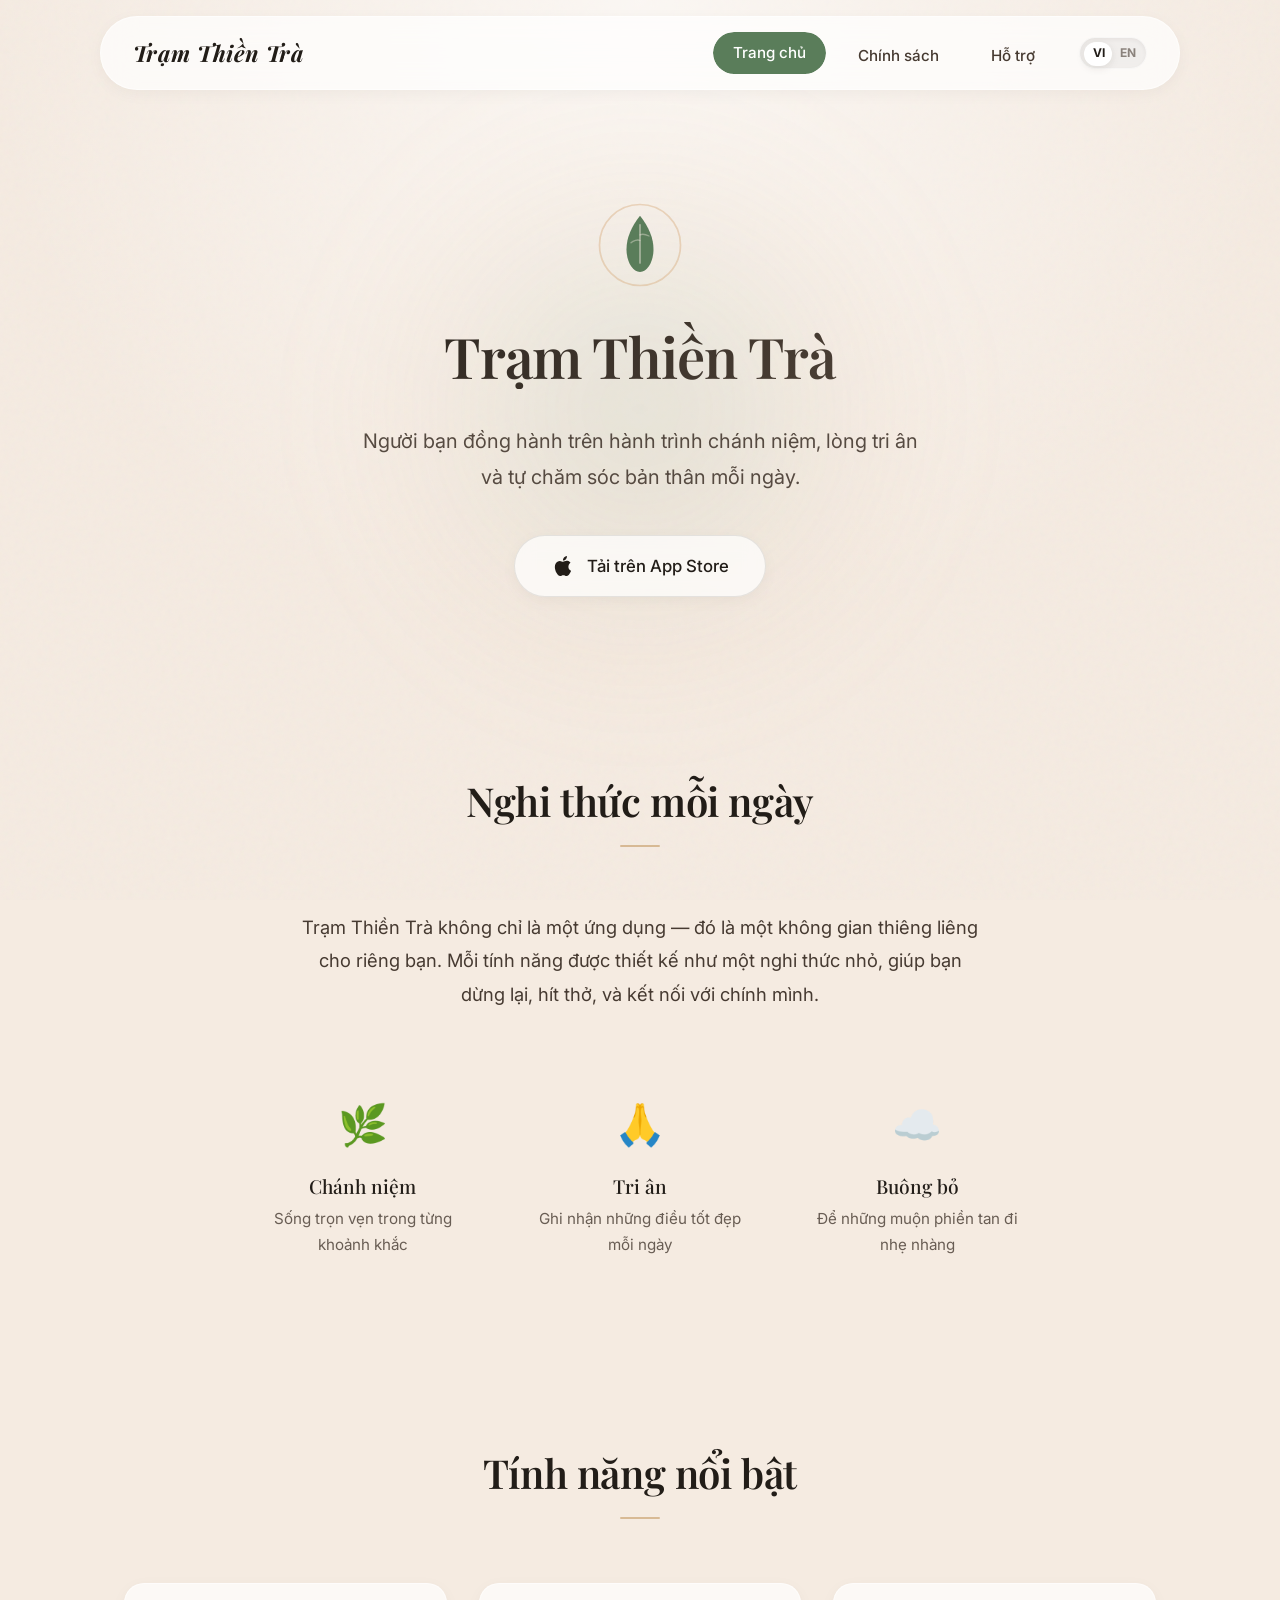
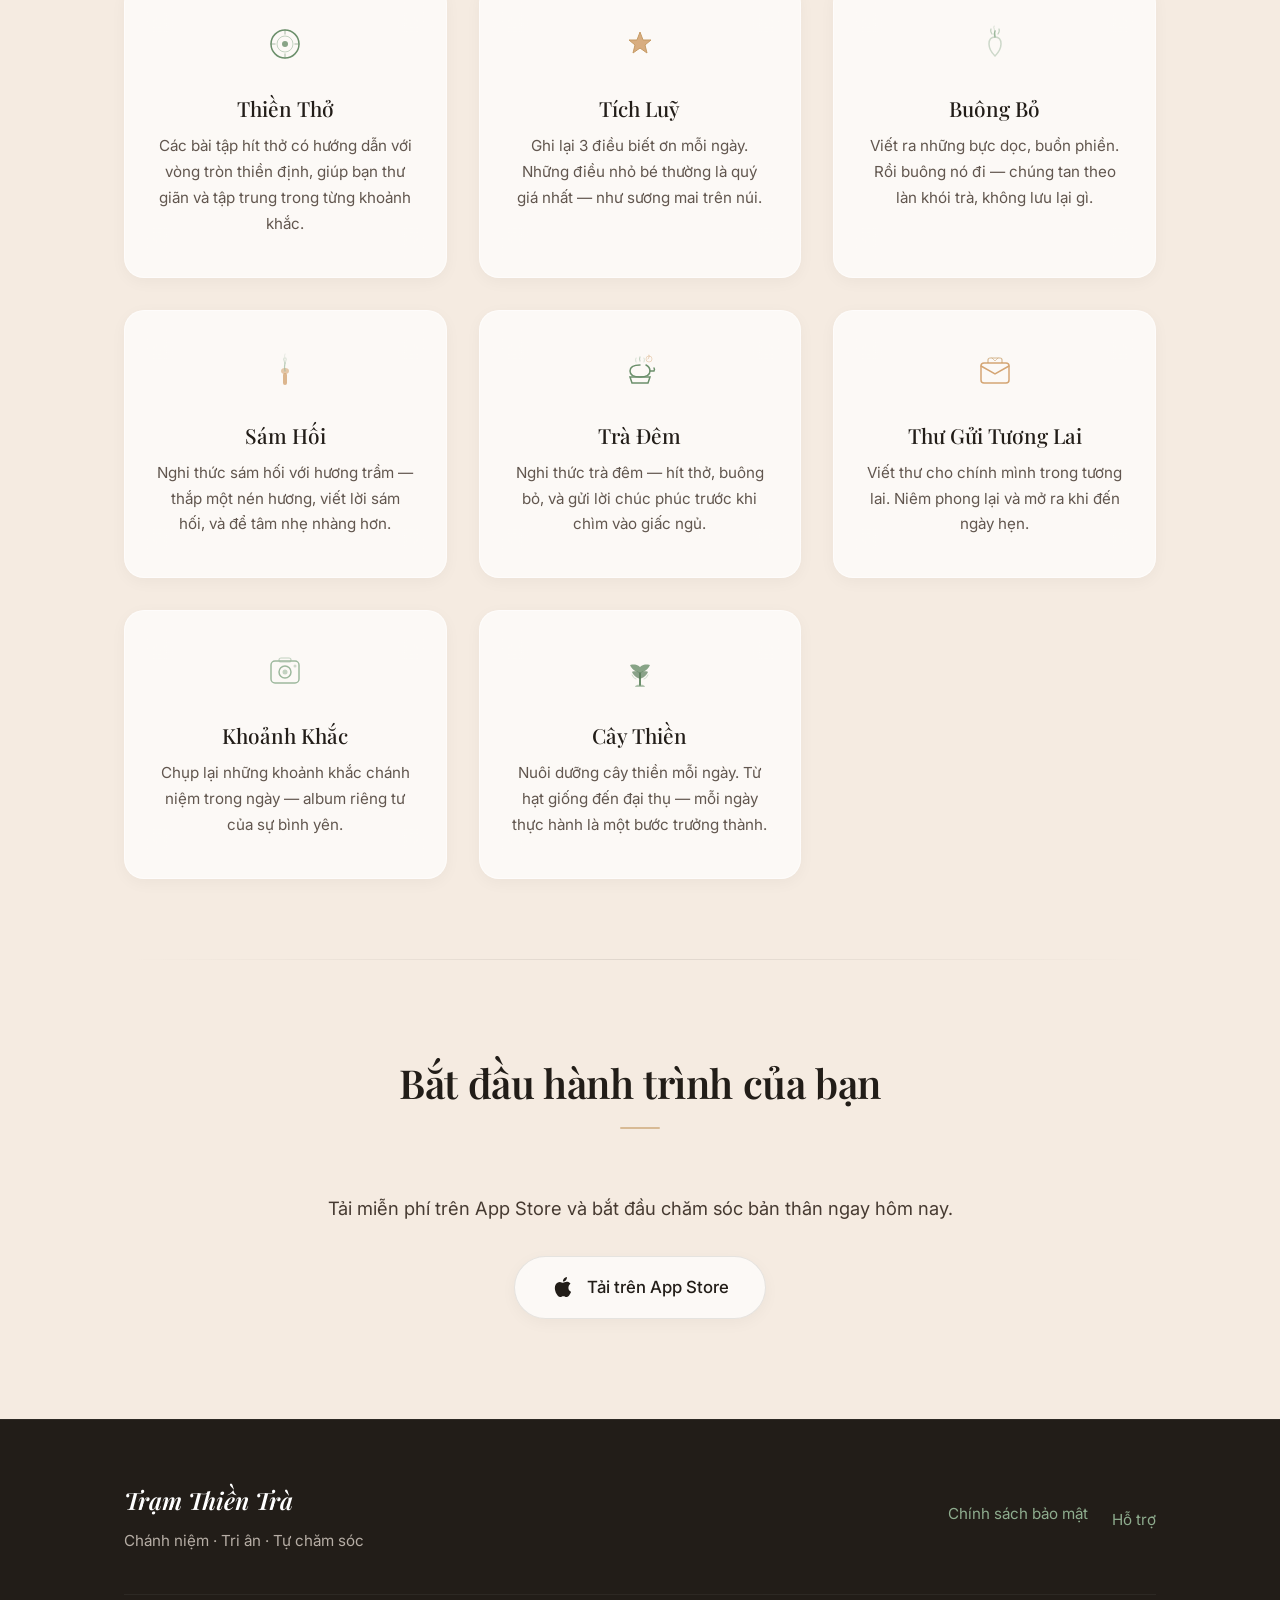
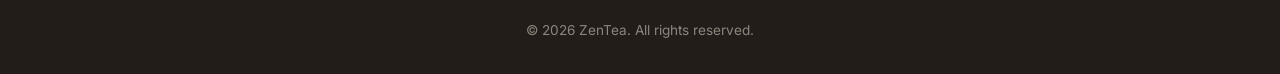
==== commit 36cc3bbf: "update UI" ====
--- a/index.html
+++ b/index.html
@@ -6,10 +6,10 @@
   <title>Trạm Thiền Trà — Chánh niệm, Tri ân, Tự chăm sóc</title>
   <meta name="description" content="Trạm Thiền Trà giúp bạn thực hành chánh niệm, ghi nhận lòng tri ân và tự chăm sóc bản thân mỗi ngày. Tải miễn phí trên App Store.">
   <meta property="og:title" content="Trạm Thiền Trà — Chánh niệm, Tri ân, Tự chăm sóc">
-  <meta property="og:description" content="Ứng dụng tự chăm sóc bản thân với bài tập thở, nhật ký tri ân, âm nhạc thư giãn và theo dõi thói quen hàng ngày.">
+  <meta property="og:description" content="Ứng dụng tự chăm sóc bản thân với thiền thở, nhật ký tri ân, nghi thức buông bỏ, trà đêm, và nuôi dưỡng cây thiền mỗi ngày.">
   <meta property="og:type" content="website">
   <meta property="og:locale" content="vi_VN">
-  <meta name="apple-itunes-app" content="app-id=YOUR_APP_ID">
+  <meta name="apple-itunes-app" content="app-id=6763527107">
   <link rel="icon" type="image/svg+xml" href="assets/favicon.svg">
   <link rel="preconnect" href="https://fonts.googleapis.com">
   <link rel="preconnect" href="https://fonts.gstatic.com" crossorigin>
@@ -53,7 +53,7 @@
       <div class="hero-bg-blur"></div>
       <div class="container">
         <div class="hero-icon fade-up is-visible">
-          <svg viewBox="0 0 80 80" fill="none" xmlns="http://www.w3.org/2000/svg">
+          <svg viewBox="0 0 80 80" fill="none" xmlns="http://www.w3.org/2000/svg" aria-hidden="true">
             <circle cx="40" cy="40" r="36" stroke="#D4A574" stroke-width="1.5" opacity="0.4"/>
             <path d="M40 14C32 24 28 34 28 44C28 54 33 64 40 64C47 64 52 54 52 44C52 34 48 24 40 14Z" fill="#5A7D5A"/>
             <path d="M40 22V56" stroke="#F5EBE1" stroke-width="1.5" stroke-linecap="round" opacity="0.5"/>
@@ -77,6 +77,37 @@
       </div>
     </section>
 
+    <!-- Philosophy Section -->
+    <section class="section philosophy-section" id="philosophy">
+      <div class="container">
+        <h2 class="section-title fade-up">
+          <span class="lang-vi">Nghi thức mỗi ngày</span>
+          <span class="lang-en">Daily Rituals</span>
+        </h2>
+        <p class="philosophy-text fade-up delay-100">
+          <span class="lang-vi">Trạm Thiền Trà không chỉ là một ứng dụng — đó là một không gian thiêng liêng cho riêng bạn. Mỗi tính năng được thiết kế như một nghi thức nhỏ, giúp bạn dừng lại, hít thở, và kết nối với chính mình.</span>
+          <span class="lang-en">ZenTea is more than an app — it's a sacred space just for you. Each feature is designed as a small ritual, helping you pause, breathe, and reconnect with yourself.</span>
+        </p>
+        <div class="philosophy-pillars fade-up delay-200">
+          <div class="pillar">
+            <span class="pillar-icon">🌿</span>
+            <h3><span class="lang-vi">Chánh niệm</span><span class="lang-en">Mindfulness</span></h3>
+            <p><span class="lang-vi">Sống trọn vẹn trong từng khoảnh khắc</span><span class="lang-en">Live fully in each moment</span></p>
+          </div>
+          <div class="pillar">
+            <span class="pillar-icon">🙏</span>
+            <h3><span class="lang-vi">Tri ân</span><span class="lang-en">Gratitude</span></h3>
+            <p><span class="lang-vi">Ghi nhận những điều tốt đẹp mỗi ngày</span><span class="lang-en">Acknowledge the good in every day</span></p>
+          </div>
+          <div class="pillar">
+            <span class="pillar-icon">☁️</span>
+            <h3><span class="lang-vi">Buông bỏ</span><span class="lang-en">Release</span></h3>
+            <p><span class="lang-vi">Để những muộn phiền tan đi nhẹ nhàng</span><span class="lang-en">Let worries dissolve gently</span></p>
+          </div>
+        </div>
+      </div>
+    </section>
+
     <!-- Features Section -->
     <section class="section section--alt" id="features">
       <div class="container">
@@ -85,56 +116,164 @@
           <span class="lang-en">Key Features</span>
         </h2>
         <div class="features-grid">
+          <!-- 1. Thiền Thở -->
           <div class="feature-card fade-up">
             <span class="feature-icon" aria-hidden="true">
-              <svg width="40" height="40" viewBox="0 0 40 40" fill="none" style="margin:0 auto"><circle cx="20" cy="20" r="16" stroke="#6B8F6B" stroke-width="1.5" fill="none"/><path d="M20 10V20L26 26" stroke="#6B8F6B" stroke-width="2" stroke-linecap="round"/></svg>
-            </span>
-            <h3>
-              <span class="lang-vi">Bài tập thở</span>
+              <svg width="40" height="40" viewBox="0 0 40 40" fill="none" style="margin:0 auto">
+                <circle cx="20" cy="20" r="14" stroke="#6B8F6B" stroke-width="1.5" fill="none"/>
+                <circle cx="20" cy="20" r="8" stroke="#9DB89D" stroke-width="1" fill="none" opacity="0.6"/>
+                <circle cx="20" cy="20" r="3" fill="#6B8F6B" opacity="0.8"/>
+                <path d="M20 6V10M20 30V34M6 20H10M30 20H34" stroke="#6B8F6B" stroke-width="1.5" stroke-linecap="round" opacity="0.4"/>
+              </svg>
+            </span>
+            <h3>
+              <span class="lang-vi">Thiền Thở</span>
               <span class="lang-en">Breathing Exercises</span>
             </h3>
             <p>
-              <span class="lang-vi">Các bài tập hít thở có hướng dẫn giúp bạn thư giãn và tập trung trong từng khoảnh khắc.</span>
-              <span class="lang-en">Guided breathing exercises to help you relax and stay focused in the present moment.</span>
-            </p>
-          </div>
+              <span class="lang-vi">Các bài tập hít thở có hướng dẫn với vòng tròn thiền định, giúp bạn thư giãn và tập trung trong từng khoảnh khắc.</span>
+              <span class="lang-en">Guided breathing exercises with a meditation circle to help you relax and stay present.</span>
+            </p>
+          </div>
+          <!-- 2. Tích Luỹ -->
           <div class="feature-card fade-up delay-100">
             <span class="feature-icon" aria-hidden="true">
-              <svg width="40" height="40" viewBox="0 0 40 40" fill="none" style="margin:0 auto"><path d="M20 8L23 16H31L25 21L27 29L20 24L13 29L15 21L9 16H17Z" fill="#D4A574"/></svg>
-            </span>
-            <h3>
-              <span class="lang-vi">Nhật ký tri ân</span>
+              <svg width="40" height="40" viewBox="0 0 40 40" fill="none" style="margin:0 auto">
+                <path d="M20 8L23 16H31L25 21L27 29L20 24L13 29L15 21L9 16H17Z" fill="#D4A574" opacity="0.9"/>
+                <path d="M20 8L23 16H31L25 21L27 29L20 24L13 29L15 21L9 16H17Z" stroke="#C59A63" stroke-width="1" fill="none"/>
+              </svg>
+            </span>
+            <h3>
+              <span class="lang-vi">Tích Luỹ</span>
               <span class="lang-en">Gratitude Journal</span>
             </h3>
             <p>
-              <span class="lang-vi">Ghi lại những điều bạn tri ân mỗi ngày để nuôi dưỡng tâm hồn và nhìn nhận cuộc sống tích cực hơn.</span>
-              <span class="lang-en">Record things you are grateful for each day to nurture your soul and foster a positive outlook on life.</span>
-            </p>
-          </div>
+              <span class="lang-vi">Ghi lại 3 điều biết ơn mỗi ngày. Những điều nhỏ bé thường là quý giá nhất — như sương mai trên núi.</span>
+              <span class="lang-en">Record 3 things you're grateful for each day. The smallest things are often the most precious.</span>
+            </p>
+          </div>
+          <!-- 3. Buông Bỏ -->
           <div class="feature-card fade-up delay-200">
             <span class="feature-icon" aria-hidden="true">
-              <svg width="40" height="40" viewBox="0 0 40 40" fill="none" style="margin:0 auto"><circle cx="20" cy="20" r="14" stroke="#9DB89D" stroke-width="1.5" fill="none"/><path d="M14 22C14 22 16 18 20 18C24 18 26 22 26 22" stroke="#9DB89D" stroke-width="2" stroke-linecap="round"/><circle cx="15" cy="16" r="1.5" fill="#9DB89D"/><circle cx="25" cy="16" r="1.5" fill="#9DB89D"/></svg>
-            </span>
-            <h3>
-              <span class="lang-vi">Âm nhạc thư giãn</span>
-              <span class="lang-en">Relaxation Music</span>
-            </h3>
-            <p>
-              <span class="lang-vi">Những giai điệu thư giãn được tạo từ âm thanh tự nhiên, giúp bạn thư giãn và tìm lại sự bình yên.</span>
-              <span class="lang-en">Relaxing melodies generated from natural sounds to help you unwind and find inner peace.</span>
-            </p>
-          </div>
+              <svg width="40" height="40" viewBox="0 0 40 40" fill="none" style="margin:0 auto">
+                <path d="M20 32C20 32 14 26 14 20C14 16 16 13 20 13C24 13 26 16 26 20C26 26 20 32 20 32Z" stroke="#9DB89D" stroke-width="1.5" fill="none" opacity="0.5"/>
+                <path d="M20 13C20 13 19 9 20 7" stroke="#9DB89D" stroke-width="1.5" stroke-linecap="round"/>
+                <path d="M17 10C17 10 15 7 16 5" stroke="#9DB89D" stroke-width="1.2" stroke-linecap="round" opacity="0.6"/>
+                <path d="M23 10C23 10 25 7 24 5" stroke="#9DB89D" stroke-width="1.2" stroke-linecap="round" opacity="0.6"/>
+                <path d="M20 7C20 7 18 4 19 2" stroke="#9DB89D" stroke-width="1" stroke-linecap="round" opacity="0.4"/>
+              </svg>
+            </span>
+            <h3>
+              <span class="lang-vi">Buông Bỏ</span>
+              <span class="lang-en">Release</span>
+            </h3>
+            <p>
+              <span class="lang-vi">Viết ra những bực dọc, buồn phiền. Rồi buông nó đi — chúng tan theo làn khói trà, không lưu lại gì.</span>
+              <span class="lang-en">Write down your worries and frustrations. Then let them go — they dissolve like tea smoke, nothing saved.</span>
+            </p>
+          </div>
+          <!-- 4. Sám Hối -->
           <div class="feature-card fade-up delay-300">
             <span class="feature-icon" aria-hidden="true">
-              <svg width="40" height="40" viewBox="0 0 40 40" fill="none" style="margin:0 auto"><rect x="8" y="12" width="24" height="18" rx="3" stroke="#6B8F6B" stroke-width="1.5" fill="none"/><path d="M8 18H32" stroke="#6B8F6B" stroke-width="1.5"/><circle cx="14" cy="24" r="2" fill="#D4A574"/><circle cx="20" cy="24" r="2" fill="#6B8F6B"/><circle cx="26" cy="24" r="2" fill="#9DB89D"/></svg>
-            </span>
-            <h3>
-              <span class="lang-vi">Theo dõi thói quen</span>
-              <span class="lang-en">Habit Tracking</span>
-            </h3>
-            <p>
-              <span class="lang-vi">Duy trì chuỗi ngày thực hành liên tục với hệ thống tích luỹ và widget trên màn hình chính.</span>
-              <span class="lang-en">Maintain your continuous practice with the accumulation system and home screen widgets.</span>
+              <svg width="40" height="40" viewBox="0 0 40 40" fill="none" style="margin:0 auto">
+                <rect x="18" y="22" width="4" height="12" rx="2" fill="#D4A574" opacity="0.8"/>
+                <ellipse cx="20" cy="20" rx="4" ry="3" fill="#D4A574" opacity="0.6"/>
+                <path d="M20 20C20 20 19 16 20 12" stroke="#9DB89D" stroke-width="1.2" stroke-linecap="round" opacity="0.7"/>
+                <path d="M20 12C20 12 18 9 19 7" stroke="#9DB89D" stroke-width="1" stroke-linecap="round" opacity="0.5"/>
+                <path d="M20 12C20 12 22 9 21 7" stroke="#9DB89D" stroke-width="1" stroke-linecap="round" opacity="0.4"/>
+                <path d="M20 7C20 7 19 5 20 3" stroke="#9DB89D" stroke-width="0.8" stroke-linecap="round" opacity="0.3"/>
+              </svg>
+            </span>
+            <h3>
+              <span class="lang-vi">Sám Hối</span>
+              <span class="lang-en">Repentance Ritual</span>
+            </h3>
+            <p>
+              <span class="lang-vi">Nghi thức sám hối với hương trầm — thắp một nén hương, viết lời sám hối, và để tâm nhẹ nhàng hơn.</span>
+              <span class="lang-en">A repentance ritual with incense — light a stick, write your confession, and let your heart feel lighter.</span>
+            </p>
+          </div>
+          <!-- 5. Trà Đêm -->
+          <div class="feature-card fade-up">
+            <span class="feature-icon" aria-hidden="true">
+              <svg width="40" height="40" viewBox="0 0 40 40" fill="none" style="margin:0 auto">
+                <path d="M26 14C26 14 30 16 30 20C30 24 26 26 20 26C14 26 10 24 10 20C10 16 14 14 20 14" stroke="#6B8F6B" stroke-width="1.5" stroke-linecap="round" fill="none"/>
+                <path d="M10 26H30L28 32H12L10 26Z" stroke="#6B8F6B" stroke-width="1.5" fill="none"/>
+                <path d="M30 20H34C34 20 35 18 34 17" stroke="#6B8F6B" stroke-width="1.5" stroke-linecap="round" fill="none"/>
+                <path d="M20 10C20 10 19 8 20 6" stroke="#9DB89D" stroke-width="1.2" stroke-linecap="round" opacity="0.6"/>
+                <path d="M16 11C16 11 15 9 16 7" stroke="#9DB89D" stroke-width="1" stroke-linecap="round" opacity="0.4"/>
+                <path d="M24 11C24 11 25 9 24 7" stroke="#9DB89D" stroke-width="1" stroke-linecap="round" opacity="0.4"/>
+                <path d="M28 8C28 8 30 6 29 4" stroke="#D4A574" stroke-width="1" stroke-linecap="round" opacity="0.5"/>
+                <circle cx="29" cy="8" r="3" stroke="#D4A574" stroke-width="1" fill="none" opacity="0.4"/>
+              </svg>
+            </span>
+            <h3>
+              <span class="lang-vi">Trà Đêm</span>
+              <span class="lang-en">Night Tea</span>
+            </h3>
+            <p>
+              <span class="lang-vi">Nghi thức trà đêm — hít thở, buông bỏ, và gửi lời chúc phúc trước khi chìm vào giấc ngủ.</span>
+              <span class="lang-en">An evening tea ritual — breathe, release, and send blessings before drifting into sleep.</span>
+            </p>
+          </div>
+          <!-- 6. Thư Gửi Tương Lai -->
+          <div class="feature-card fade-up delay-100">
+            <span class="feature-icon" aria-hidden="true">
+              <svg width="40" height="40" viewBox="0 0 40 40" fill="none" style="margin:0 auto">
+                <rect x="6" y="12" width="28" height="20" rx="3" stroke="#D4A574" stroke-width="1.5" fill="none"/>
+                <path d="M6 15L20 23L34 15" stroke="#D4A574" stroke-width="1.5" stroke-linecap="round"/>
+                <path d="M13 12V9C13 8 14 7 15 7H25C26 7 27 8 27 9V12" stroke="#C59A63" stroke-width="1.2" fill="none" opacity="0.7"/>
+                <path d="M17 7L20 10L23 7" stroke="#C59A63" stroke-width="1" stroke-linecap="round" opacity="0.5"/>
+              </svg>
+            </span>
+            <h3>
+              <span class="lang-vi">Thư Gửi Tương Lai</span>
+              <span class="lang-en">Future Letters</span>
+            </h3>
+            <p>
+              <span class="lang-vi">Viết thư cho chính mình trong tương lai. Niêm phong lại và mở ra khi đến ngày hẹn.</span>
+              <span class="lang-en">Write letters to your future self. Seal them and open when the day arrives.</span>
+            </p>
+          </div>
+          <!-- 7. Khoảnh Khắc -->
+          <div class="feature-card fade-up delay-200">
+            <span class="feature-icon" aria-hidden="true">
+              <svg width="40" height="40" viewBox="0 0 40 40" fill="none" style="margin:0 auto">
+                <rect x="6" y="10" width="28" height="22" rx="4" stroke="#9DB89D" stroke-width="1.5" fill="none"/>
+                <circle cx="20" cy="21" r="6" stroke="#9DB89D" stroke-width="1.5" fill="none"/>
+                <circle cx="20" cy="21" r="2.5" fill="#9DB89D" opacity="0.6"/>
+                <rect x="14" y="7" width="12" height="4" rx="2" stroke="#9DB89D" stroke-width="1.2" fill="none" opacity="0.6"/>
+                <circle cx="30" cy="15" r="1.5" fill="#9DB89D" opacity="0.5"/>
+              </svg>
+            </span>
+            <h3>
+              <span class="lang-vi">Khoảnh Khắc</span>
+              <span class="lang-en">Mindful Moments</span>
+            </h3>
+            <p>
+              <span class="lang-vi">Chụp lại những khoảnh khắc chánh niệm trong ngày — album riêng tư của sự bình yên.</span>
+              <span class="lang-en">Capture mindful moments throughout your day — a private album of peace.</span>
+            </p>
+          </div>
+          <!-- 8. Cây Thiền -->
+          <div class="feature-card fade-up delay-300">
+            <span class="feature-icon" aria-hidden="true">
+              <svg width="40" height="40" viewBox="0 0 40 40" fill="none" style="margin:0 auto">
+                <path d="M20 34V22" stroke="#6B8F6B" stroke-width="2" stroke-linecap="round"/>
+                <path d="M20 22C20 22 12 20 10 14C10 14 16 12 20 16C24 12 30 14 30 14C28 20 20 22 20 22Z" fill="#6B8F6B" opacity="0.8"/>
+                <path d="M20 28C20 28 14 26 12 21C12 21 16 19 20 22C24 19 28 21 28 21C26 26 20 28 20 28Z" fill="#5A7D5A" opacity="0.7"/>
+                <path d="M20 34C20 34 16 33 15 36H25C24 33 20 34 20 34Z" fill="#6B8F6B" opacity="0.5"/>
+                <path d="M16 28C16 28 13 27 12 24" stroke="#9DB89D" stroke-width="1" stroke-linecap="round" opacity="0.5"/>
+                <path d="M24 28C24 28 27 27 28 24" stroke="#9DB89D" stroke-width="1" stroke-linecap="round" opacity="0.5"/>
+              </svg>
+            </span>
+            <h3>
+              <span class="lang-vi">Cây Thiền</span>
+              <span class="lang-en">Zen Tree</span>
+            </h3>
+            <p>
+              <span class="lang-vi">Nuôi dưỡng cây thiền mỗi ngày. Từ hạt giống đến đại thụ — mỗi ngày thực hành là một bước trưởng thành.</span>
+              <span class="lang-en">Nurture your zen tree daily. From seed to great tree — each day of practice is a step of growth.</span>
             </p>
           </div>
         </div>
@@ -152,7 +291,7 @@
           <span class="lang-vi">Tải miễn phí trên App Store và bắt đầu chăm sóc bản thân ngay hôm nay.</span>
           <span class="lang-en">Download for free on the App Store and start caring for yourself today.</span>
         </p>
-        <a href="https://apps.apple.com/app/id_YOUR_APP_ID" class="app-store-btn fade-up delay-200">
+        <a href="https://apps.apple.com/vn/app/tr%E1%BA%A1m-thi%E1%BB%81n-tr%C3%A0/id6763527107" class="app-store-btn fade-up delay-200">
           <svg viewBox="0 0 24 24" fill="currentColor"><path d="M18.71 19.5c-.83 1.24-1.71 2.45-3.05 2.47-1.34.03-1.77-.79-3.29-.79-1.53 0-2 .77-3.27.82-1.31.05-2.3-1.32-3.14-2.53C4.25 17 2.94 12.45 4.7 9.39c.87-1.52 2.43-2.48 4.12-2.51 1.28-.02 2.5.87 3.29.87.78 0 2.26-1.07 3.8-.91.65.03 2.47.26 3.64 1.98-.09.06-2.17 1.28-2.15 3.81.03 3.02 2.65 4.03 2.68 4.04-.03.07-.42 1.44-1.38 2.83M13 3.5c.73-.83 1.94-1.46 2.94-1.5.13 1.17-.34 2.35-1.04 3.19-.69.85-1.83 1.51-2.95 1.42-.15-1.15.41-2.35 1.05-3.11z"/></svg>
           <span class="lang-vi">Tải trên App Store</span>
           <span class="lang-en">Download on App Store</span>
--- a/css/style.css
+++ b/css/style.css
@@ -464,6 +464,57 @@
   color: var(--zen-brown);
   opacity: 0.85;
   line-height: 1.7;
+}
+
+/* --- Philosophy Section --- */
+.philosophy-section {
+  text-align: center;
+  padding: 80px 0;
+}
+
+.philosophy-text {
+  max-width: 680px;
+  margin: 0 auto 48px;
+  font-size: 1.15rem;
+  line-height: 1.8;
+  opacity: 0.9;
+}
+
+.philosophy-pillars {
+  display: grid;
+  grid-template-columns: repeat(3, 1fr);
+  gap: 32px;
+  max-width: 800px;
+  margin: 0 auto;
+}
+
+.pillar {
+  text-align: center;
+  padding: 32px 20px;
+}
+
+.pillar-icon {
+  font-size: 2.5rem;
+  display: block;
+  margin-bottom: 16px;
+}
+
+.pillar h3 {
+  font-size: 1.2rem;
+  margin-bottom: 8px;
+  color: var(--zen-brown-dark);
+}
+
+.pillar p {
+  font-size: 0.95rem;
+  opacity: 0.8;
+}
+
+@media (max-width: 768px) {
+  .philosophy-pillars {
+    grid-template-columns: 1fr;
+    gap: 24px;
+  }
 }
 
 /* --- Call to Action Section --- */
